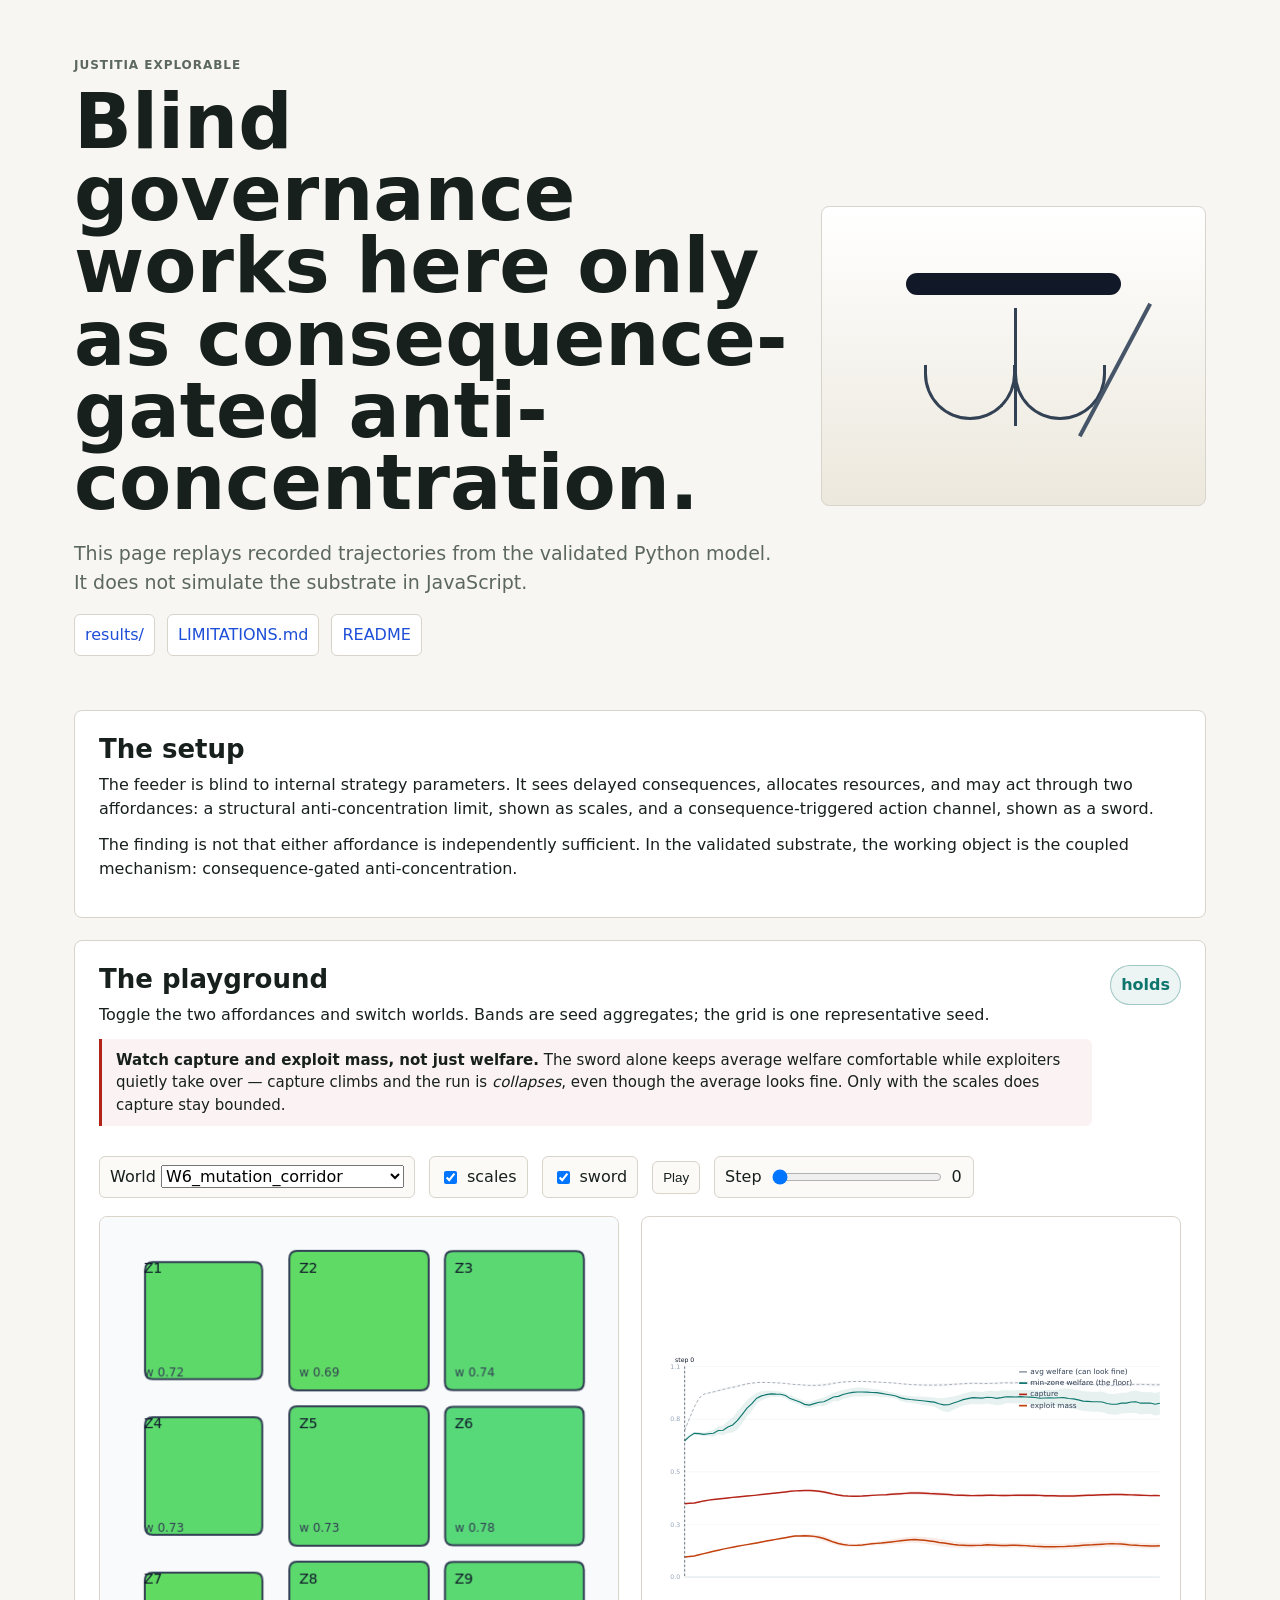
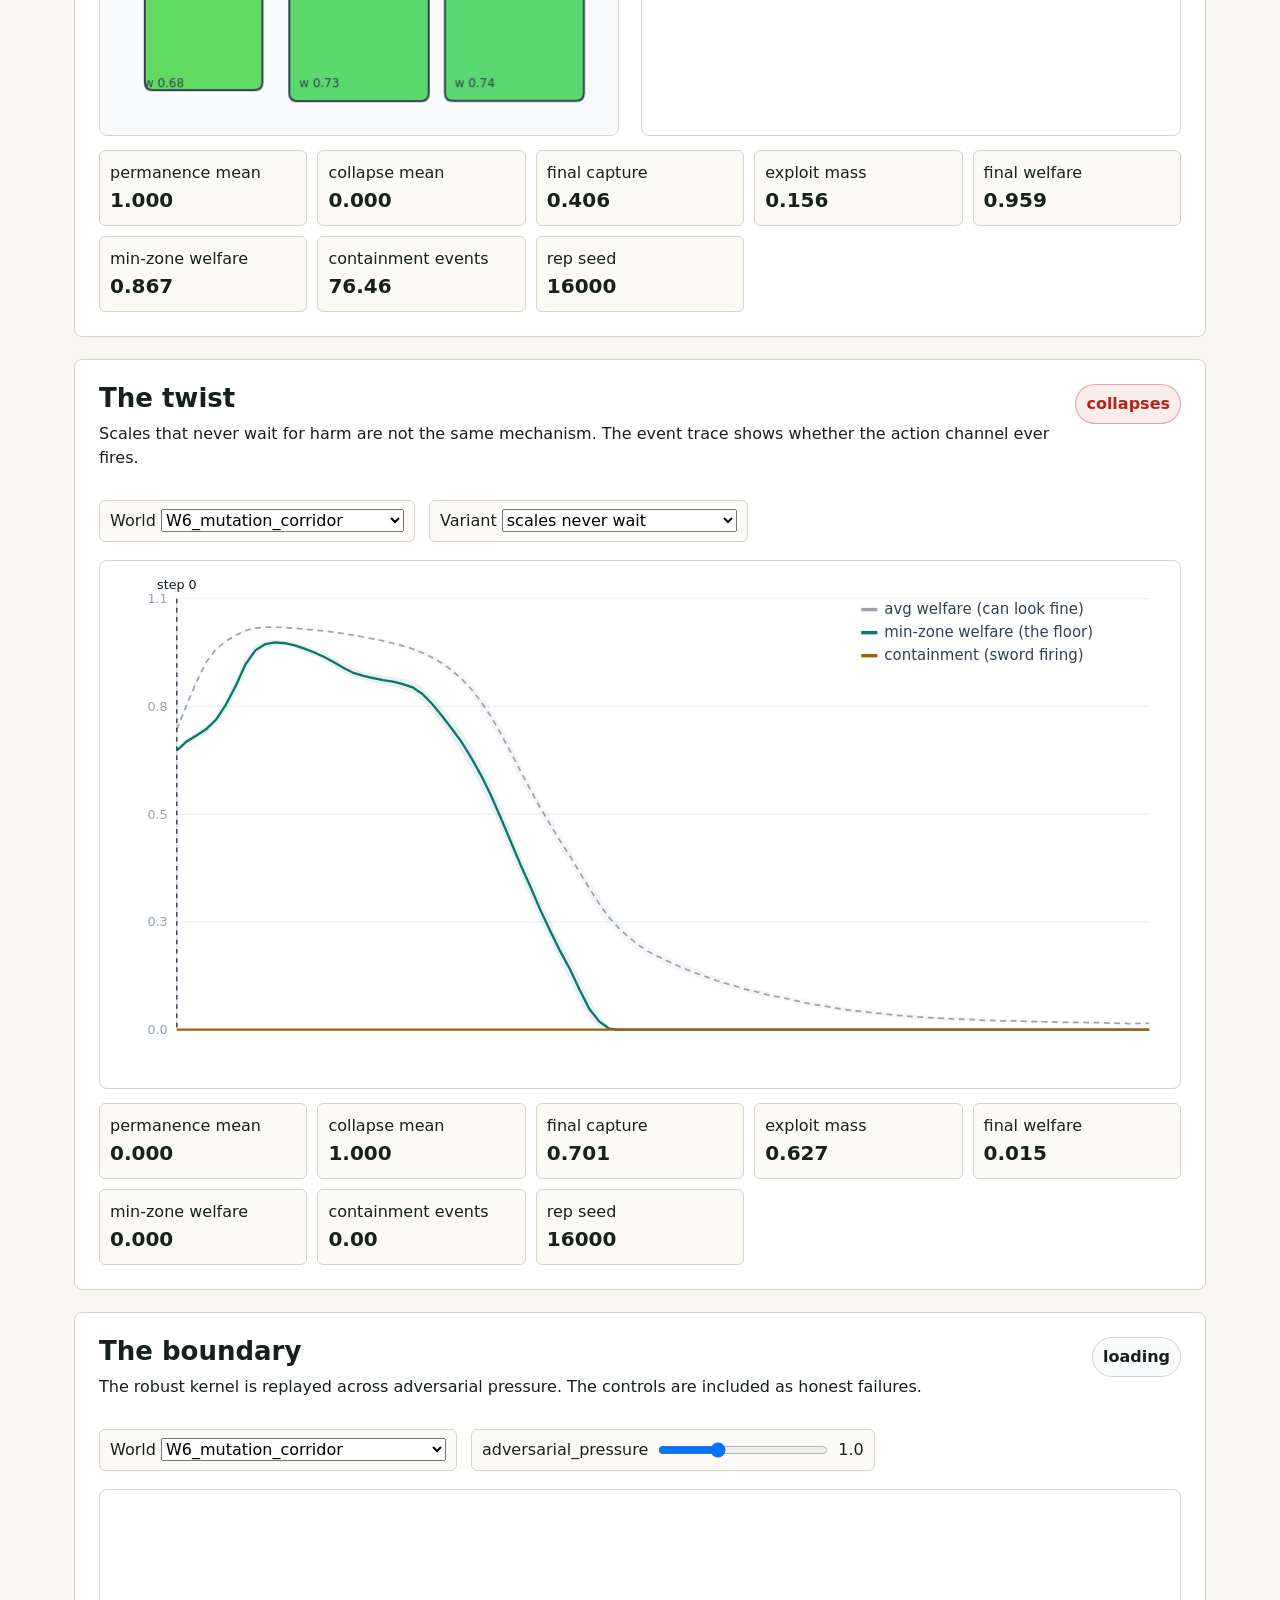
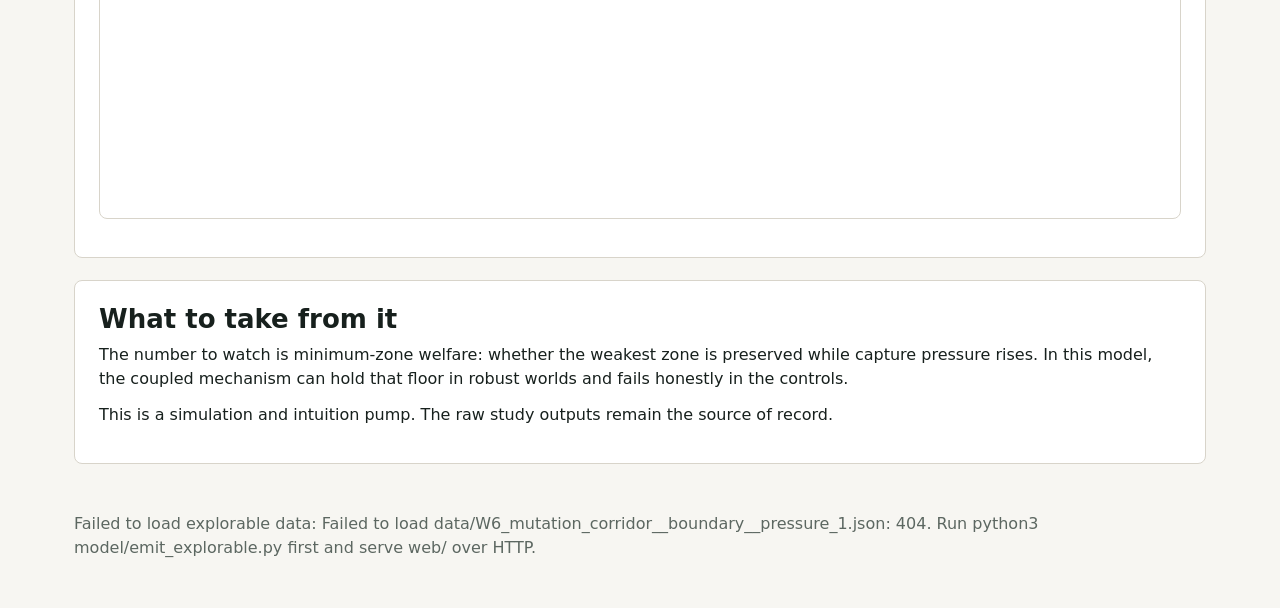
==== web/index.html @ b03e36df "Add explorable: a static page that replays the real validated runs - model/substrate.py: record_traj" ====
<!doctype html>
<html lang="en">
<head>
  <meta charset="utf-8">
  <meta name="viewport" content="width=device-width, initial-scale=1">
  <title>Justitia Explorable</title>
  <link rel="stylesheet" href="style.css">
</head>
<body>
  <header class="hero">
    <div>
      <p class="eyebrow">Justitia explorable</p>
      <h1>Blind governance works here only as consequence-gated anti-concentration.</h1>
      <p class="lead">This page replays recorded trajectories from the validated Python model. It does not simulate the substrate in JavaScript.</p>
      <div class="links">
        <a href="../results/">results/</a>
        <a href="../docs/LIMITATIONS.md">LIMITATIONS.md</a>
        <a href="../README.md">README</a>
      </div>
    </div>
    <div class="symbol" aria-hidden="true">
      <div class="blindfold"></div>
      <div class="scale"></div>
      <div class="sword"></div>
    </div>
  </header>

  <main>
    <section class="panel" id="setup">
      <h2>The setup</h2>
      <p>The feeder is blind to internal strategy parameters. It sees delayed consequences, allocates resources, and may act through two affordances: a structural anti-concentration limit, shown as scales, and a consequence-triggered action channel, shown as a sword.</p>
      <p>The finding is not that either affordance is independently sufficient. In the validated substrate, the working object is the coupled mechanism: consequence-gated anti-concentration.</p>
    </section>

    <section class="panel" id="playground">
      <div class="section-head">
        <div>
          <h2>The playground</h2>
          <p>Toggle the two affordances and switch worlds. Bands are seed aggregates; the grid is one representative seed.</p>
          <p class="watch"><strong>Watch capture and exploit mass, not just welfare.</strong> The sword alone keeps average welfare comfortable while exploiters quietly take over — capture climbs and the run is <em>collapses</em>, even though the average looks fine. Only with the scales does capture stay bounded.</p>
        </div>
        <div class="chip" id="playgroundVerdict">loading</div>
      </div>
      <div class="controls">
        <label>World <select id="worldSelect"></select></label>
        <label class="toggle"><input type="checkbox" id="scalesToggle"> scales</label>
        <label class="toggle"><input type="checkbox" id="swordToggle"> sword</label>
        <button id="playButton" type="button">Play</button>
        <label class="range">Step <input type="range" id="stepRange" min="0" max="99" value="0"><span id="stepLabel">0</span></label>
      </div>
      <div class="grid-layout">
        <canvas id="zoneCanvas" width="520" height="520" aria-label="Nine-zone representative trajectory"></canvas>
        <div id="lineChart" class="chart"></div>
      </div>
      <div class="stats" id="playgroundStats"></div>
    </section>

    <section class="panel" id="twist">
      <div class="section-head">
        <div>
          <h2>The twist</h2>
          <p>Scales that never wait for harm are not the same mechanism. The event trace shows whether the action channel ever fires.</p>
        </div>
        <div class="chip" id="twistVerdict">loading</div>
      </div>
      <div class="controls">
        <label>World <select id="twistWorld"></select></label>
        <label>Variant <select id="twistVariant"></select></label>
      </div>
      <div id="twistChart" class="chart"></div>
      <div class="stats" id="twistStats"></div>
    </section>

    <section class="panel" id="boundary">
      <div class="section-head">
        <div>
          <h2>The boundary</h2>
          <p>The robust kernel is replayed across adversarial pressure. The controls are included as honest failures.</p>
        </div>
        <div class="chip" id="boundaryVerdict">loading</div>
      </div>
      <div class="controls">
        <label>World <select id="boundaryWorld"></select></label>
        <label class="range">adversarial_pressure <input type="range" id="pressureRange" min="0" max="6" value="2"><span id="pressureLabel">1.0</span></label>
      </div>
      <div id="boundaryChart" class="chart"></div>
      <div class="stats" id="boundaryStats"></div>
    </section>

    <section class="panel" id="close">
      <h2>What to take from it</h2>
      <p>The number to watch is minimum-zone welfare: whether the weakest zone is preserved while capture pressure rises. In this model, the coupled mechanism can hold that floor in robust worlds and fails honestly in the controls.</p>
      <p>This is a simulation and intuition pump. The raw study outputs remain the source of record.</p>
    </section>
  </main>

  <footer>
    <span id="dataStatus">Loading data index...</span>
  </footer>
  <script src="app.js"></script>
</body>
</html>
---- web/style.css ----
:root {
  --bg: #f7f6f2;
  --ink: #17201d;
  --muted: #5c6761;
  --line: #d8d4ca;
  --paper: #ffffff;
  --good: #0f766e;
  --bad: #b42318;
  --warn: #a16207;
  --accent: #1d4ed8;
}
* { box-sizing: border-box; }
body {
  margin: 0;
  font: 16px/1.5 system-ui, -apple-system, BlinkMacSystemFont, "Segoe UI", sans-serif;
  color: var(--ink);
  background: var(--bg);
}
a { color: var(--accent); text-decoration: none; }
a:hover { text-decoration: underline; }
.hero, main, footer { max-width: 1180px; margin: 0 auto; }
.hero {
  min-height: 420px;
  display: grid;
  grid-template-columns: 1.3fr 0.7fr;
  gap: 32px;
  align-items: center;
  padding: 56px 24px 32px;
}
.eyebrow { color: var(--muted); text-transform: uppercase; letter-spacing: 0.08em; font-size: 12px; font-weight: 700; }
h1 { margin: 0; font-size: clamp(38px, 7vw, 76px); line-height: 0.95; letter-spacing: 0; }
h2 { margin: 0 0 8px; font-size: 26px; line-height: 1.15; }
p { margin: 0 0 12px; }
.lead { margin-top: 20px; max-width: 720px; color: var(--muted); font-size: 19px; }
.links { display: flex; flex-wrap: wrap; gap: 12px; margin-top: 18px; }
.links a { border: 1px solid var(--line); background: var(--paper); border-radius: 6px; padding: 8px 10px; }
.symbol { height: 300px; position: relative; border: 1px solid var(--line); background: linear-gradient(180deg, #fff, #ece8dd); border-radius: 8px; }
.blindfold { position: absolute; left: 22%; top: 22%; width: 56%; height: 22px; background: #111827; border-radius: 999px; }
.scale::before, .scale::after { content: ""; position: absolute; top: 48%; width: 86px; height: 52px; border: 3px solid #334155; border-top: 0; border-radius: 0 0 48px 48px; }
.scale::before { left: 22%; }
.scale::after { right: 22%; }
.scale { position: absolute; left: 50%; top: 34%; width: 3px; height: 118px; background: #334155; }
.sword { position: absolute; right: 23%; bottom: 20%; width: 4px; height: 150px; background: #475569; transform: rotate(28deg); }
.panel { margin: 22px 24px; padding: 24px; background: var(--paper); border: 1px solid var(--line); border-radius: 8px; }
.section-head { display: flex; justify-content: space-between; gap: 18px; align-items: start; }
.chip { padding: 7px 10px; border-radius: 999px; border: 1px solid var(--line); background: #f8fafc; white-space: nowrap; font-weight: 700; }
.chip.holds { color: var(--good); border-color: rgba(15, 118, 110, 0.35); background: rgba(15, 118, 110, 0.08); }
.chip.collapses { color: var(--bad); border-color: rgba(180, 35, 24, 0.35); background: rgba(180, 35, 24, 0.08); }
.watch { margin-top: 10px; padding: 10px 14px; border-left: 3px solid var(--bad); background: rgba(180, 35, 24, 0.05); border-radius: 0 6px 6px 0; color: var(--ink); font-size: 15px; }
.controls { display: flex; flex-wrap: wrap; gap: 14px; align-items: center; margin: 18px 0; }
.controls label, button { border: 1px solid var(--line); background: #fbfaf7; border-radius: 6px; padding: 8px 10px; }
button { cursor: pointer; color: var(--ink); }
select, input { font: inherit; }
.toggle { display: inline-flex; gap: 7px; align-items: center; }
.range { display: inline-flex; gap: 8px; align-items: center; min-width: 260px; }
.range input { width: 170px; }
.grid-layout { display: grid; grid-template-columns: minmax(280px, 520px) 1fr; gap: 22px; align-items: stretch; }
canvas { width: 100%; height: auto; border: 1px solid var(--line); border-radius: 8px; background: #f8fafc; }
.chart { min-height: 330px; border: 1px solid var(--line); border-radius: 8px; overflow: hidden; background: #fff; display: flex; align-items: center; justify-content: center; padding: 10px; }
.chart svg { display: block; width: 100%; height: auto; }
.stats { display: grid; grid-template-columns: repeat(auto-fit, minmax(180px, 1fr)); gap: 10px; margin-top: 14px; }
.stat { border: 1px solid var(--line); border-radius: 6px; padding: 10px; background: #fbfaf7; }
.stat b { display: block; font-size: 20px; }
footer { padding: 26px 24px 48px; color: var(--muted); }
@media (max-width: 840px) {
  .hero { grid-template-columns: 1fr; min-height: 0; }
  .symbol { display: none; }
  .grid-layout { grid-template-columns: 1fr; }
  .section-head { display: block; }
  .chip { display: inline-block; margin-top: 8px; }
}
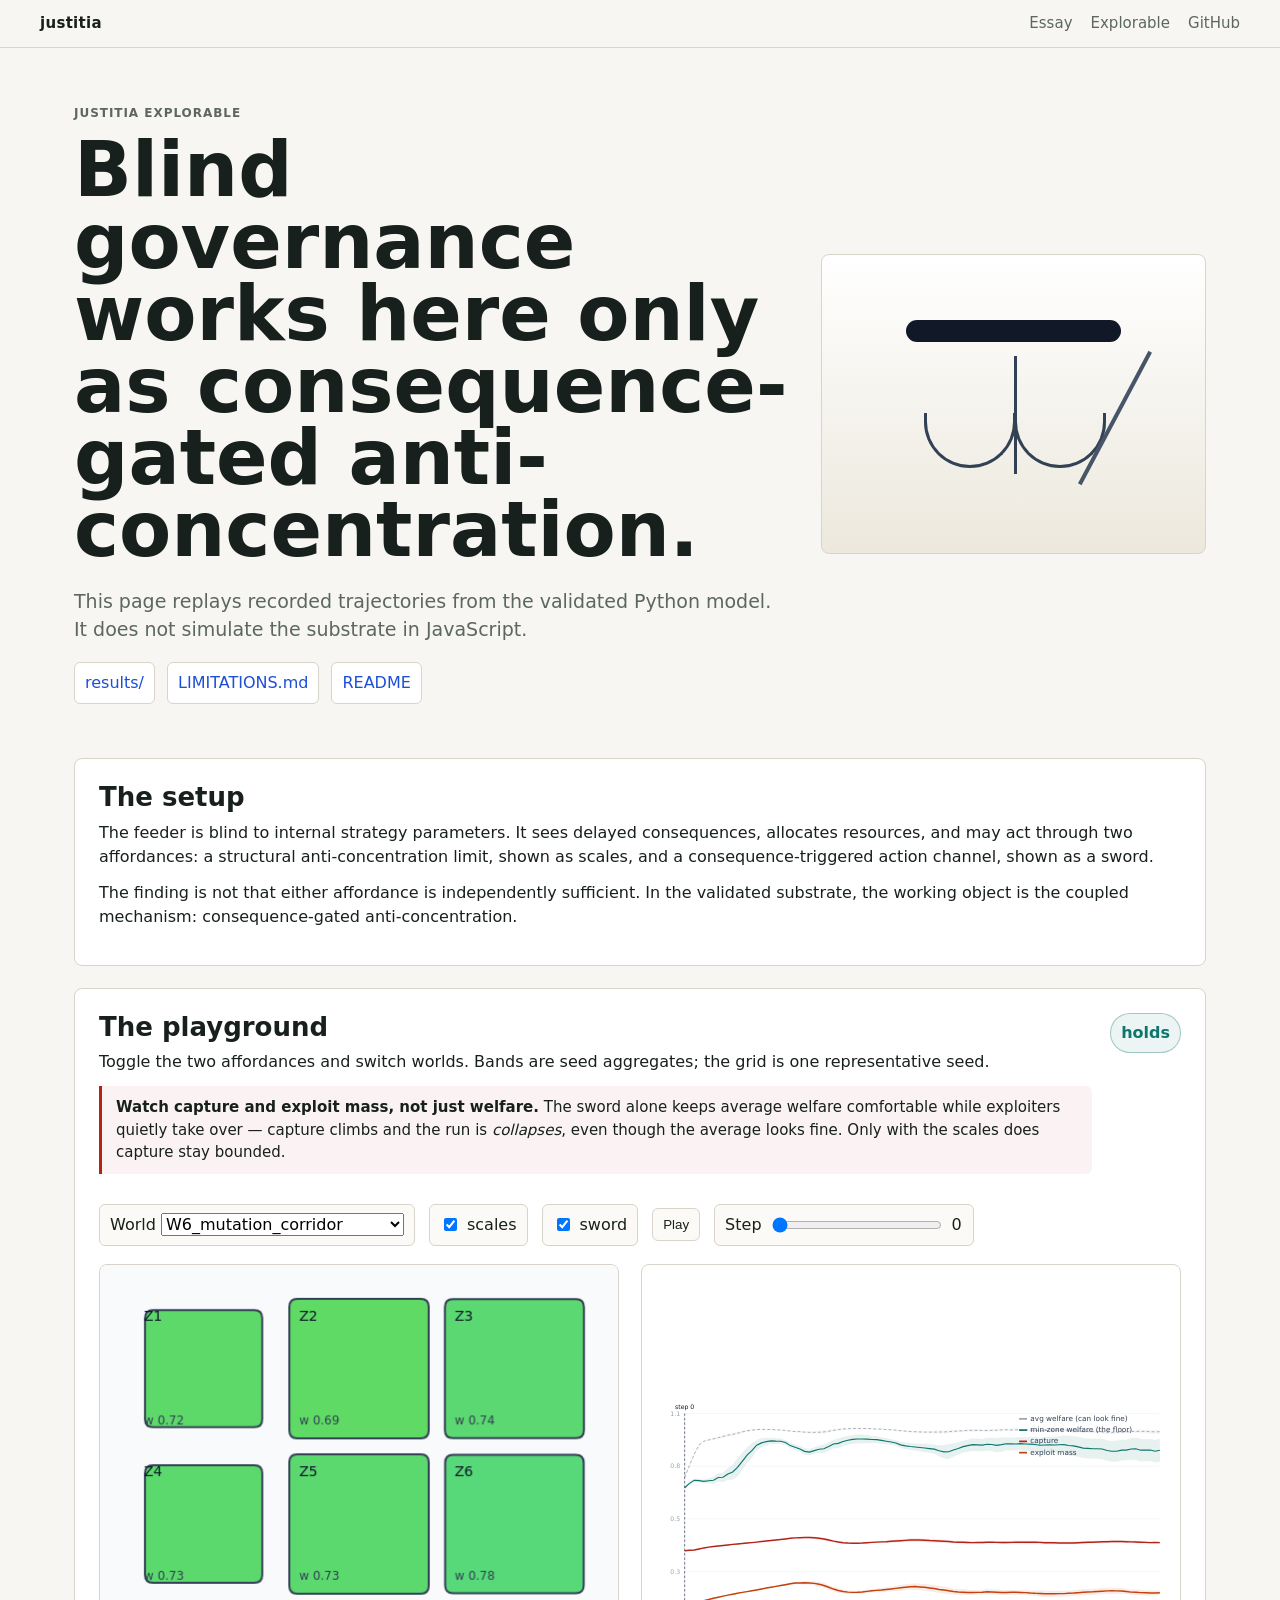
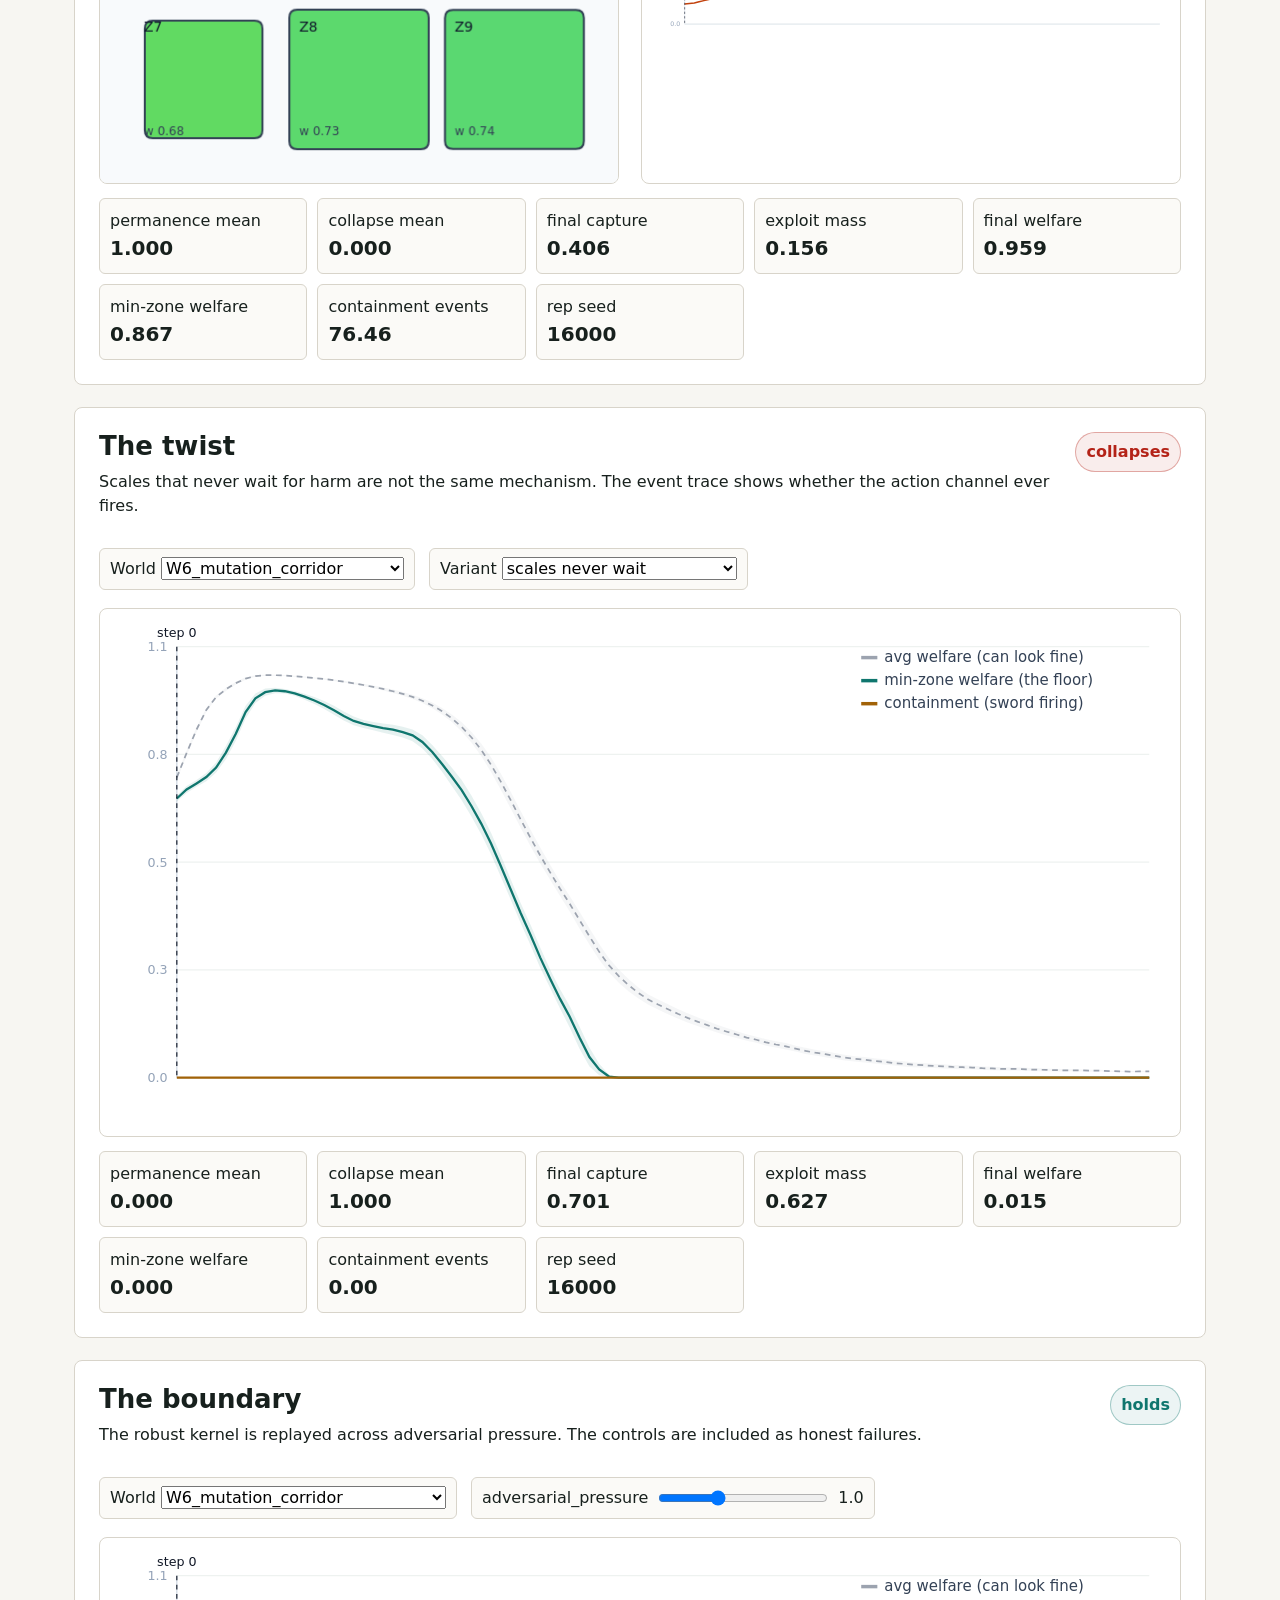
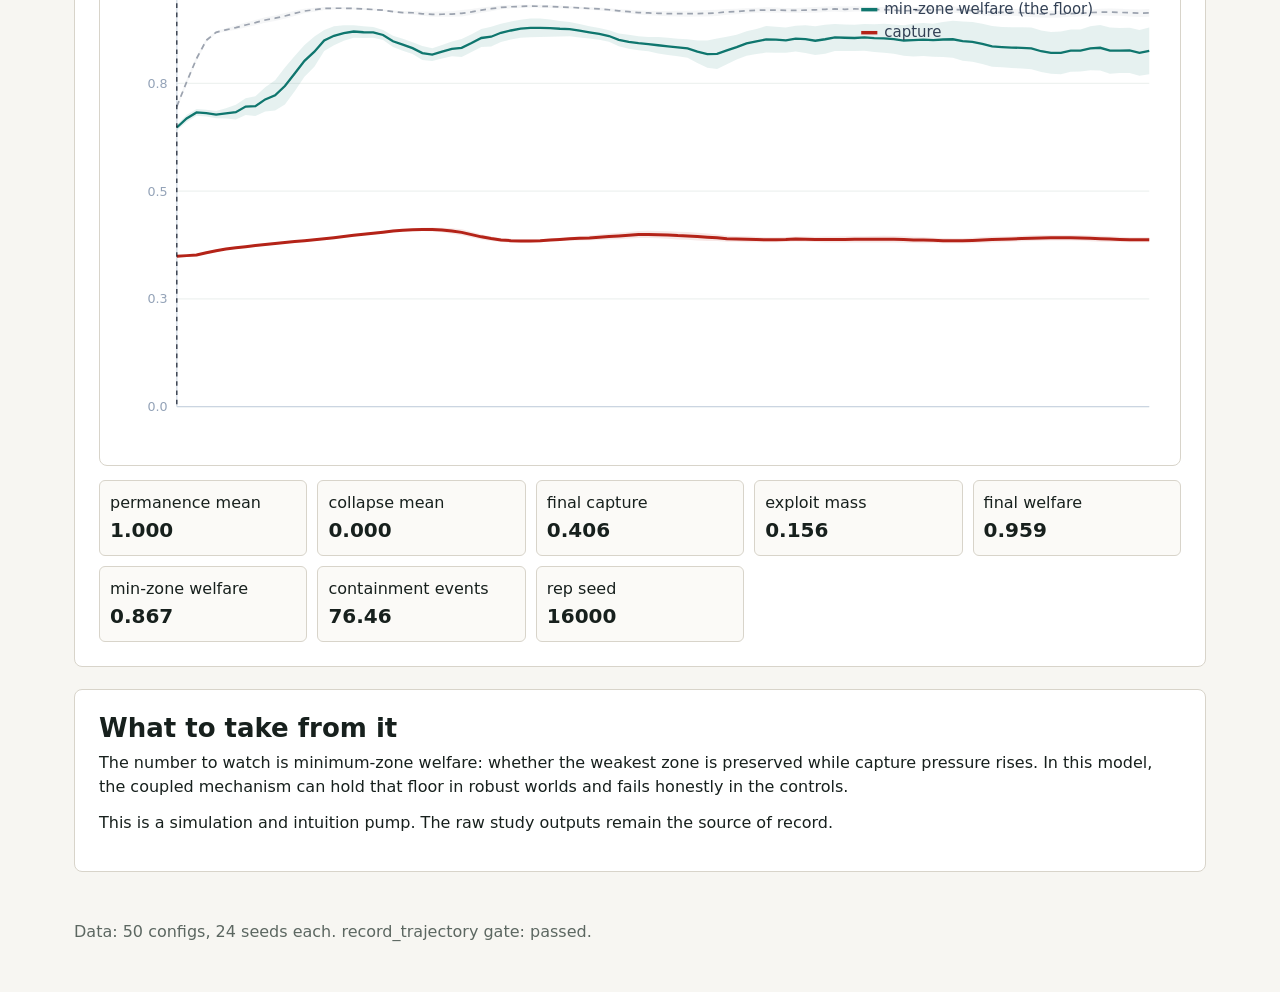
==== commit 7a974c04: "Add matching top nav to the explorable (Essay / Explorable / GitHub) Closes the loop between the two" ====
--- a/web/index.html
+++ b/web/index.html
@@ -7,6 +7,14 @@
   <link rel="stylesheet" href="style.css">
 </head>
 <body>
+  <nav class="topnav">
+    <a class="brand" href="../">justitia</a>
+    <div class="navlinks">
+      <a href="../">Essay</a>
+      <a href="./">Explorable</a>
+      <a href="https://github.com/Kirill-Kruglov/justitia">GitHub</a>
+    </div>
+  </nav>
   <header class="hero">
     <div>
       <p class="eyebrow">Justitia explorable</p>
--- a/web/style.css
+++ b/web/style.css
@@ -18,6 +18,11 @@
 }
 a { color: var(--accent); text-decoration: none; }
 a:hover { text-decoration: underline; }
+.topnav { position: sticky; top: 0; z-index: 20; display: flex; justify-content: space-between; align-items: center; gap: 16px; padding: 12px clamp(16px, 5vw, 40px); background: var(--bg); border-bottom: 1px solid var(--line); font-family: system-ui, -apple-system, "Segoe UI", sans-serif; font-size: 15px; }
+.topnav .brand { font-weight: 700; letter-spacing: .02em; color: var(--ink); text-decoration: none; }
+.topnav .navlinks { display: flex; gap: 18px; align-items: center; }
+.topnav a:not(.brand) { color: var(--muted); text-decoration: none; }
+.topnav a:not(.brand):hover { color: var(--ink); }
 .hero, main, footer { max-width: 1180px; margin: 0 auto; }
 .hero {
   min-height: 420px;
